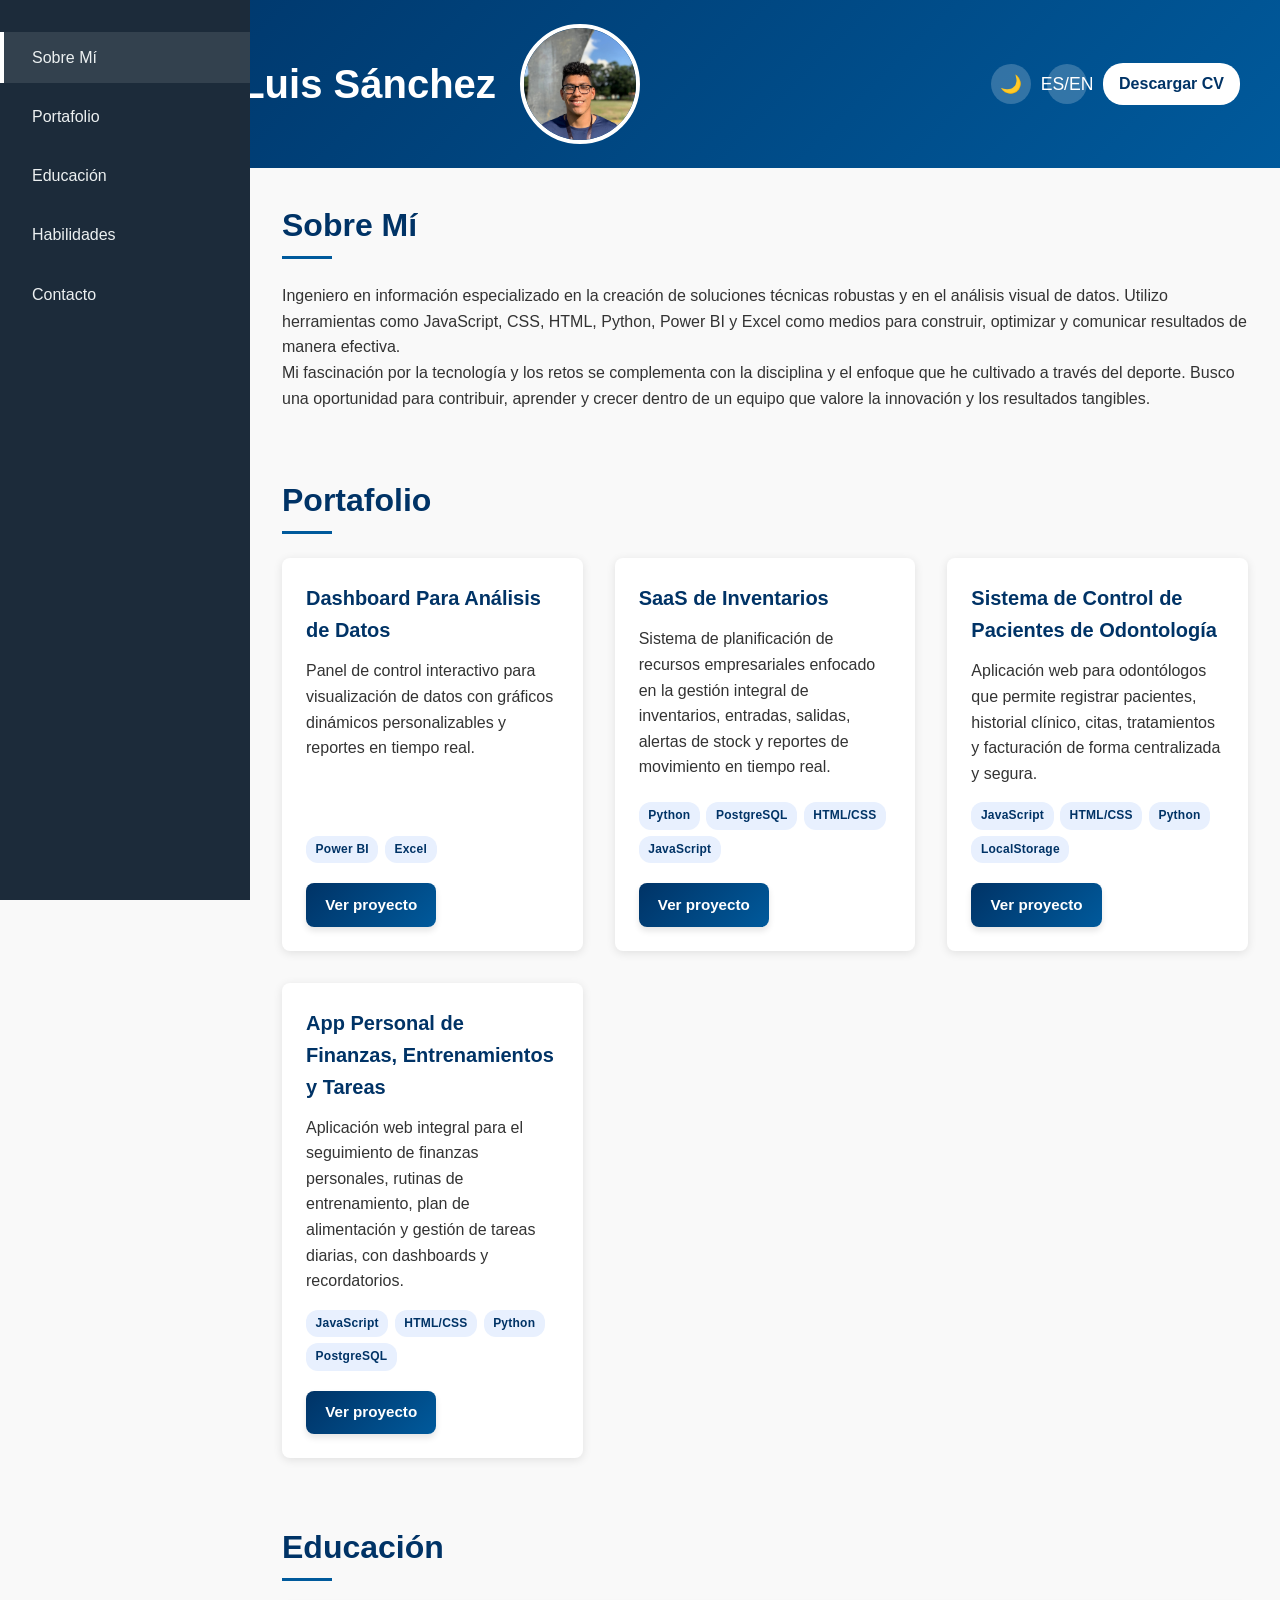
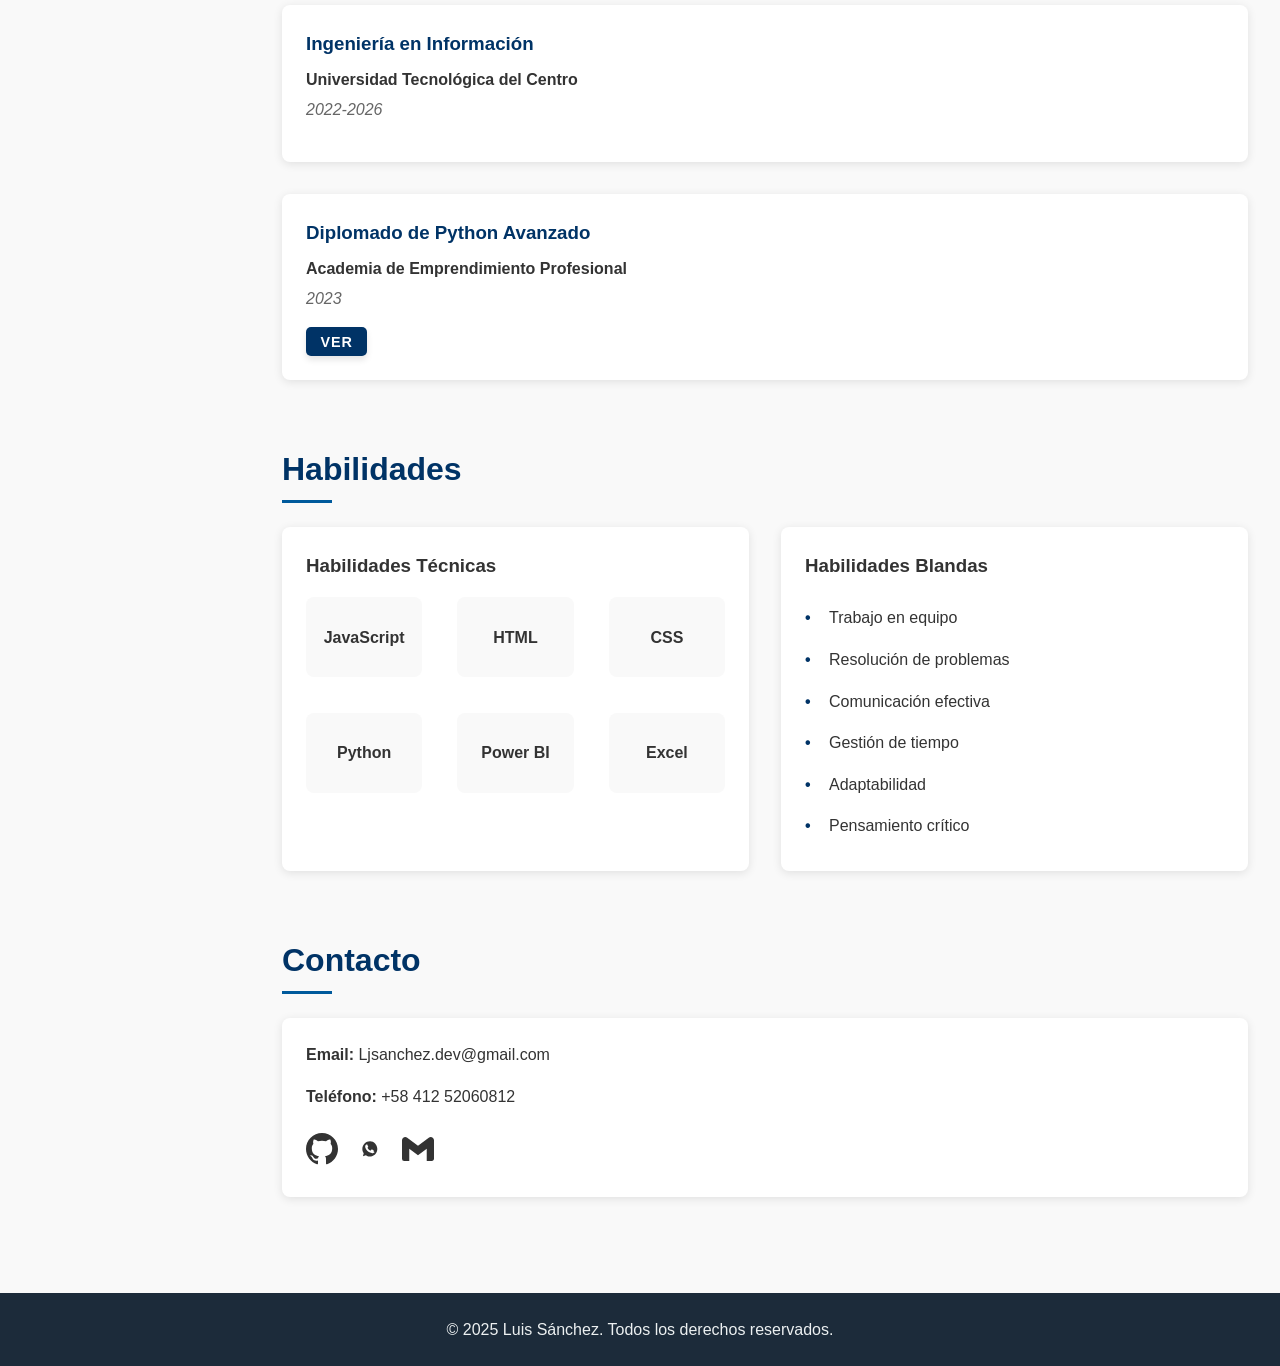
==== index.html @ 97e11650 "Primer commit: subiendo portafolio" ====
<!DOCTYPE html>
<html lang="es">
<head>
    <meta charset="UTF-8">
    <meta name="viewport" content="width=device-width, initial-scale=1.0">
    <meta name="description" content="Portafolio personal de Luis Sánchez - Ingeniero en Información especializado en desarrollo web y análisis de datos.">
    <title>Luis Sánchez | Portafolio Personal</title>
    <link rel="stylesheet" href="styles.css">
    <link rel="icon" type="image/x-icon" href="assets/images/profile.jpeg">
</head>
<body>
    <header class="header">
        <div class="header-content">
                 <div class="header-name-photo">
                <h1 class="main-title">Luis Sánchez</h1>
                <img src="assets/images/profile.jpeg" alt="Foto de perfil de Luis Sánchez" class="profile-img">
            </div>
            <div class="header-buttons">
                <button id="theme-toggle" class="btn-icon" aria-label="Cambiar tema">
                    <span class="theme-icon">🌙</span>
                </button>
                <button id="language-toggle" class="btn-icon" aria-label="Cambiar idioma">
                    <span class="language-icon">ES/EN</span>
                </button>
                <a href="assets/pdf/cv.pdf" download class="btn-cv" data-lang-key="downloadCV">Descargar CV</a>
            </div>
        </div>
    </header>

    <nav class="sidebar" aria-label="Navegación principal">
        <ul class="nav-list">
            <li><a href="#about" class="nav-link active" data-lang-key="aboutTitle">Sobre Mí</a></li>
            <li><a href="#portfolio" class="nav-link" data-lang-key="portfolioTitle">Portafolio</a></li>
            <li><a href="#education" class="nav-link" data-lang-key="educationTitle">Educación</a></li>
            <li><a href="#skills" class="nav-link" data-lang-key="skillsTitle">Habilidades</a></li>
            <li><a href="#contact" class="nav-link" data-lang-key="contactTitle">Contacto</a></li>
        </ul>
    </nav>

    <button class="menu-toggle" aria-label="Abrir menú">
        <span></span>
        <span></span>
        <span></span>
    </button>

    <main class="main-content">
        <!-- Sobre Mí -->
        <section id="about" class="section">
            <h2 class="section-title" data-lang-key="aboutTitle">Sobre Mí</h2>
            <div class="section-content">
                <p data-lang-key="aboutText1">Soy un ingeniero en información a punto de graduarse, especializado en la creación de soluciones técnicas robustas y en el análisis visual de datos. Utilizo herramientas como JavaScript, CSS, HTML, Python, Power BI y Excel como medios para construir, optimizar y comunicar resultados de manera efectiva.</p>
                <p data-lang-key="aboutText2">Mi fascinación por la tecnología y los retos se complementa con la disciplina y el enfoque que he cultivado a través del deporte. Busco una oportunidad para contribuir, aprender y crecer dentro de un equipo que valore la innovación y los resultados tangibles.</p>
            </div>
        </section>

        <!-- Portafolio -->
        <section id="portfolio" class="section">
            <h2 class="section-title" data-lang-key="portfolioTitle">Portafolio</h2>
            <div class="projects-grid">

                <!-- Proyecto 1: Dashboard -->
                <article class="project-card">
                    <h3 data-lang-key="project1Title">Dashboard Para Análisis de Datos</h3>
                    <p data-lang-key="project1Desc">Panel de control interactivo para visualización de datos con gráficos dinámicos personalizables y reportes en tiempo real.</p>
                    <div class="project-tech">
                        <span class="tech-tag">Power BI</span>
                        <span class="tech-tag">Excel</span>
                    </div>
                    <div class="project-links">
                         <a href="projects/dashboard.html" class="btn-project" data-lang-key="viewProjects">
                          Ver proyecto
                          </a>
                    </div>
                </article>

                <!-- Proyecto 2: Saas Inventarios -->
                <article class="project-card">
                    <h3 data-lang-key="project2Title">Saas de Inventarios</h3>
                    <p data-lang-key="project2Desc">Sistema de planificación de recursos empresariales enfocado en la gestión integral de inventarios, entradas, salidas, alertas de stock y reportes de movimiento en tiempo real.</p>
                    <div class="project-tech">
                        <span class="tech-tag">Python</span>
                        <span class="tech-tag">PostgreSQL</span>
                        <span class="tech-tag">HTML/CSS</span>
                        <span class="tech-tag">JavaScript</span>
                    </div>
                    <div class="project-links">
                        <a href="projects/erp.html" class="btn-project" data-lang-key="viewProjects">
                        Ver proyecto
                         </a>
                    </div>
                </article>

                <!-- Proyecto 3: Control de pacientes odontología -->
                <article class="project-card">
                    <h3 data-lang-key="project3Title">Sistema de Control de Pacientes de Odontología</h3>
                    <p data-lang-key="project3Desc">Aplicación web para odontólogos que permite registrar pacientes, historial clínico, citas, tratamientos y facturación de forma centralizada y segura.</p>
                    <div class="project-tech">
                        <span class="tech-tag">JavaScript</span>
                        <span class="tech-tag">HTML/CSS</span>
                        <span class="tech-tag">Python</span>
                        <span class="tech-tag">LocalStorage</span>
                    </div>
                    <div class="project-links">
                         <a href="projects/dental.html" class="btn-project" data-lang-key="viewProjects">
                          Ver proyecto
                         </a>
                    </div>
                </article>

                <!-- Proyecto 4: App personal finanzas / entrenamientos -->
                <article class="project-card">
                    <h3 data-lang-key="project4Title">App Personal de Finanzas, Entrenamientos y Tareas</h3>
                    <p data-lang-key="project4Desc">Aplicación web integral para el seguimiento de finanzas personales, rutinas de entrenamiento, plan de alimentación y gestión de tareas diarias, con dashboards y recordatorios.</p>
                    <div class="project-tech">
                        <span class="tech-tag">JavaScript</span>
                        <span class="tech-tag">HTML/CSS</span>
                        <span class="tech-tag">Python</span>
                        <span class="tech-tag">PostgreSQL</span>
                    </div>
                    <div class="project-links">
                         <a href="projects/personal.html" class="btn-project" data-lang-key="viewProjects">
                           Ver proyecto
                         </a>
                    </div>
                </article>

            </div>
        </section>

        <!-- Educación -->
        <section id="education" class="section">
            <h2 class="section-title" data-lang-key="educationTitle">Educación</h2>
            <div class="education-list">
                <div class="education-item">
                    <h3 data-lang-key="eduItem1Title">Ingeniería en Información</h3>
                    <p class="institution">Universidad Tecnológica del Centro</p>
                    <p class="dates">2022-2026</p>
                  <!--  <p data-lang-key="eduItem1Desc">Estudiante de penúltimo trimestre del programa.</p> -->
                </div>
                <div class="education-item">
                    <h3 data-lang-key="eduItem2Title">Diplomado de Python Avanzado</h3>
                    <p class="institution">Academia de Emprendimiento Profesional</p>
                    <p class="dates">2023</p>
                  <!--  <p data-lang-key="eduItem2Desc">Enfoque en algoritmos de aprendizaje automático y procesamiento de lenguaje natural.</p> -->
                    <button class="btn-ver-pdf"
                            data-pdf-src="assets/pdf/diplomado_python.pdf"
                            data-lang-key="viewButton">Ver</button>
                </div>
            </div>
        </section>

        <!-- Habilidades -->
        <section id="skills" class="section">
            <h2 class="section-title" data-lang-key="skillsTitle">Habilidades</h2>
            <div class="skills-container">
                <div class="technical-skills">
                    <h3 data-lang-key="techSkillsTitle">Habilidades Técnicas</h3>
                    <div class="skills-grid">
                        <div class="skill-item" data-tooltip="React"><span>JavaScript</span></div>
                        <div class="skill-item" ><span>HTML</span></div>
                        <div class="skill-item" data-tooltip="TailwindCSS"><span>CSS</span></div>
                        <div class="skill-item" data-tooltip="FastAPI"><span>Python</span></div>
                        <div class="skill-item" data-tooltip="Intermedio"><span>Power BI</span></div>
                        <div class="skill-item" data-tooltip="Intermedio"><span>Excel</span></div>
                    </div>
                </div>
                <div class="soft-skills">
                    <h3 data-lang-key="softSkillsTitle">Habilidades Blandas</h3>
                    <ul class="soft-skills-list">
                        <li data-lang-key="softSkill1">Trabajo en equipo</li>
                        <li data-lang-key="softSkill2">Resolución de problemas</li>
                        <li data-lang-key="softSkill3">Comunicación efectiva</li>
                        <li data-lang-key="softSkill4">Gestión de tiempo</li>
                        <li data-lang-key="softSkill5">Adaptabilidad</li>
                        <li data-lang-key="softSkill6">Pensamiento crítico</li>
                    </ul>
                </div>
            </div>
        </section>

        <!-- Contacto -->
        <section id="contact" class="section">
            <h2 class="section-title" data-lang-key="contactTitle">Contacto</h2>
            <div class="contact-content">
                <div class="contact-info">
                    <p><strong data-lang-key="emailTitle">Email:</strong> Ljsanchez.dev@gmail.com</p>
                    <p><strong data-lang-key="phoneTitle">Teléfono:</strong> +58 412 52060812</p>
                </div>
                <div class="social-links">
                    <a href="https://github.com/TU_USUARIO" target="_blank" rel="noopener noreferrer" aria-label="GitHub">
                        <svg xmlns="http://www.w3.org/2000/svg" width="24" height="24" viewBox="0 0 24 24" fill="currentColor"><path d="M12 0c-6.626 0-12 5.373-12 12 0 5.302 3.438 9.8 8.207 11.387.599.111.793-.261.793-.577v-2.234c-3.338.726-4.033-1.416-4.033-1.416-.546-1.387-1.333-1.756-1.333-1.756-1.089-.745.083-.729.083-.729 1.205.084 1.839 1.237 1.839 1.237 1.07 1.834 2.807 1.304 3.492.997.107-.775.418-1.305.762-1.604-2.665-.305-5.467-1.334-5.467-5.931 0-1.311.469-2.381 1.236-3.221-.124-.303-.535-1.524.117-3.176 0 0 1.008-.322 3.301 1.23.957-.266 1.983-.399 3.003-.404 1.02.005 2.047.138 3.006.404 2.291-1.552 3.297-1.23 3.297-1.23.653 1.653.242 2.874.118 3.176.77.84 1.235 1.911 1.235 3.221 0 4.609-2.807 5.624-5.479 5.921.43.372.823 1.102.823 2.222v3.293c0 .319.192.694.801.576 4.765-1.589 8.199-6.086 8.199-11.386 0-6.627-5.373-12-12-12z"/></svg>
                    </a>
                    <a href="https://wa.me/584125060812" target="_blank" rel="noopener noreferrer" aria-label="WhatsApp">
                        <svg xmlns="http://www.w3.org/2000/svg" width="24" height="24" viewBox="0 0 24 24" fill="currentColor"><path d="M12.031 6.172c-3.181 0-5.767 2.586-5.768 5.766-.001 1.298.38 2.27 1.019 3.287l-.582 2.128 2.182-.573c.978.58 1.711.927 2.837.929 3.179 0 5.767-2.587 5.768-5.766.001-3.187-2.575-5.77-5.456-5.771zm3.392 8.163c-.156.442-.877.828-1.239.877-.323.044-.72.083-2.158-.513-1.734-.72-2.859-2.482-2.944-2.595-.084-.112-.704-.937-.704-1.785 0-.847.442-1.266.601-1.431.156-.164.338-.205.452-.205s.227 0 .324.004c.097.004.227-.037.356.273.131.312.449 1.096.489 1.178.04.082.065.176.015.275-.049.098-.075.158-.153.252-.078.093-.166.204-.233.285-.075.088-.154.185-.064.341.088.156.393.654.843 1.055.578.514 1.066.671 1.222.753.156.082.247.07.34-.035.093-.105.399-.464.505-.623.107-.159.213-.131.356-.078.143.053.906.427 1.063.505.156.078.261.117.299.182.038.064.038.375-.118.817z"/></svg>
                    </a>
                    <a href="mailto:Ljsanchez.dev@gmail.com" aria-label="Enviar correo a Luis" title="Ljsanchez.dev@gmail.com">
                        <svg xmlns="http://www.w3.org/2000/svg" width="24" height="24" viewBox="0 0 24 24" fill="currentColor">
                            <path d="M24 5.457v13.909c0 .904-.732 1.636-1.636 1.636h-3.819V11.73L12 16.64l-6.545-4.91v9.272H1.636A1.636 1.636 0 0 1 0 19.366V5.457c0-2.023 2.309-3.178 3.927-1.964L5.455 4.64 12 9.548l6.545-4.91 1.528-1.145C21.69 2.28 24 3.434 24 5.457z"/>
                        </svg>
                    </a>
                </div>
            </div>
        </section>
    </main>

    <footer class="footer">
        <p data-lang-key="footerText">&copy; 2025 Luis Sánchez. Todos los derechos reservados.</p>
    </footer>

    <!-- Modal PDF -->
    <div id="pdf-modal" class="modal" role="dialog" aria-modal="true" aria-label="Visor de PDF">
        <div class="modal-content">
            <button class="close-btn" aria-label="Cerrar">&times;</button>
            <iframe id="pdf-viewer" src="" title="Documento PDF"></iframe>
        </div>
    </div>

    <!-- Visor de imagen a pantalla completa -->
    <dialog class="image-dialog" id="image-dialog" aria-label="Vista de imagen">
        <img alt="Vista del proyecto" src="">
    </dialog>

    <script src="script.js"></script>
</body>
</html>
---- styles.css ----
/* ===========================
   Variables
=========================== */
:root {
    --primary-color: #003366;
    --secondary-color: #005a9c;
    --text-color: #333;
    --bg-color: #f9f9f9;
    --sidebar-bg: #1c2b3a;
    --sidebar-text: #ecf0f1;
    --card-bg: #fff;
    --shadow: 0 2px 10px rgba(0, 0, 0, 0.1);
    --transition: all 0.3s ease;
    --tech-bg: #e8f0fe;
    --tech-color: #003366;
}

[data-theme="dark"] {
    --primary-color: #4a90e2;
    --secondary-color: #2b78e4;
    --text-color: #f9f9f9;
    --bg-color: #1a1a1a;
    --card-bg: #282828;
    --sidebar-bg: #0d1a26;
    --shadow: 0 2px 10px rgba(0, 0, 0, 0.5);
    --tech-bg: #1e3a5f;
    --tech-color: #8ab4f8;
}

/* ===========================
   Base
=========================== */
* {
    margin: 0;
    padding: 0;
    box-sizing: border-box;
}

html {
    scroll-behavior: smooth;
}

body {
    font-family: 'Segoe UI', Tahoma, Geneva, Verdana, sans-serif;
    line-height: 1.6;
    color: var(--text-color);
    background-color: var(--bg-color);
    transition: background-color 0.3s ease, color 0.3s ease;
}

.main-content {
    margin-left: 250px;
    padding: 2rem;
    transition: margin-left 0.3s ease;
}

@media (max-width: 900px) {
    .main-content {
        margin-left: 0;
    }
}

/* ===========================
   Secciones – scroll-margin corregido
   Evita que el título quede oculto o salte incorrectamente
=========================== */
.section {
    margin-bottom: 4rem;
    scroll-margin-top: 1.5rem; /* Valor preciso para anclaje limpio */
}

.section-title {
    font-size: 2rem;
    margin-bottom: 1.5rem;
    color: var(--primary-color);
    position: relative;
    padding-bottom: 0.5rem;
}

.section-title::after {
    content: '';
    position: absolute;
    bottom: 0;
    left: 0;
    width: 50px;
    height: 3px;
    background-color: var(--secondary-color);
}

/* ===========================
   Header
=========================== */
.header {
    background: linear-gradient(135deg, var(--primary-color), var(--secondary-color));
    color: white;
    padding: 1.5rem 2rem;
    position: relative;
}

.header-content {
    display: flex;
    justify-content: space-between;
    align-items: center;
    max-width: 1200px;
    margin: 0 auto;
}

.header .welcome-text {
    font-size: 1rem;
    opacity: 0.9;
    flex: 1;
}

.header .header-name-photo {
    display: flex;
    align-items: center;
    gap: 1.5rem;
    flex: 2;
    justify-content: center;
}

.header .main-title {
    font-size: 2.5rem;
    margin: 0;
}

.header .profile-img {
    width: 120px;
    height: 120px;
    border-radius: 50%;
    object-fit: cover;
    border: 4px solid white;
}

.header-buttons {
    display: flex;
    align-items: center;
    gap: 1rem;
    flex: 1;
    justify-content: flex-end;
}

.header .btn-icon {
    background: rgba(255, 255, 255, 0.2);
    border: none;
    border-radius: 50%;
    width: 40px;
    height: 40px;
    cursor: pointer;
    display: flex;
    justify-content: center;
    align-items: center;
    transition: all 0.3s ease;
    color: white;
    font-size: 1.1rem;
}

.header .btn-icon:hover {
    background: rgba(255, 255, 255, 0.3);
}

.header .btn-cv {
    background: white;
    color: var(--primary-color);
    padding: 0.5rem 1rem;
    border-radius: 20px;
    text-decoration: none;
    font-weight: bold;
    transition: all 0.3s ease;
}

.header .btn-cv:hover {
    transform: translateY(-2px);
    box-shadow: 0 4px 8px rgba(0, 0, 0, 0.2);
}

/* ===========================
   Sidebar
=========================== */
.sidebar {
    position: fixed;
    left: 0;
    top: 0;
    height: 100vh;
    width: 250px;
    background-color: var(--sidebar-bg);
    color: var(--sidebar-text);
    padding: 2rem 0;
    z-index: 100;
    transition: transform 0.3s ease;
    overflow-y: auto;
}

.sidebar .nav-list {
    list-style: none;
    padding: 0;
}

.sidebar .nav-list li {
    margin-bottom: 0.5rem;
}

.sidebar .nav-link {
    display: block;
    color: var(--sidebar-text);
    text-decoration: none;
    padding: 0.8rem 2rem;
    transition: all 0.3s ease;
    position: relative;
}

.sidebar .nav-link:hover,
.sidebar .nav-link.active {
    background-color: rgba(255, 255, 255, 0.1);
}

.sidebar .nav-link:hover::before,
.sidebar .nav-link.active::before {
    content: '';
    position: absolute;
    left: 0;
    top: 0;
    height: 100%;
    width: 4px;
    background-color: white;
}

.menu-toggle {
    display: none;
    position: fixed;
    top: 1rem;
    left: 1rem;
    z-index: 1000;
    background: var(--primary-color);
    border: none;
    border-radius: 4px;
    width: 40px;
    height: 40px;
    flex-direction: column;
    justify-content: center;
    align-items: center;
    cursor: pointer;
}

.menu-toggle span {
    display: block;
    width: 24px;
    height: 2px;
    background: white;
    margin: 2px 0;
    transition: all 0.3s ease;
}

/* ===========================
   Proyectos
=========================== */
.projects-grid {
    display: grid;
    grid-template-columns: repeat(auto-fill, minmax(300px, 1fr));
    gap: 2rem;
}

.project-card {
    background-color: var(--card-bg);
    border-radius: 8px;
    box-shadow: var(--shadow);
    padding: 1.5rem;
    transition: all 0.3s ease;
    display: flex;
    flex-direction: column;
}

.project-card:hover {
    transform: translateY(-5px);
    box-shadow: 0 5px 15px rgba(0, 0, 0, 0.2);
}

.project-card h3 {
    color: var(--primary-color);
    margin-bottom: 0.75rem;
    font-size: 1.25rem;
}

.project-card > p {
    margin-bottom: 1rem;
    flex-grow: 1;
}

/* Etiquetas de tecnologías */
.project-tech {
    display: flex;
    flex-wrap: wrap;
    gap: 0.4rem;
    margin-bottom: 1.25rem;
}

.tech-tag {
    background-color: var(--tech-bg);
    color: var(--tech-color);
    font-size: 0.75rem;
    font-weight: 600;
    padding: 0.25rem 0.6rem;
    border-radius: 12px;
    letter-spacing: 0.02em;
}

.project-links {
    display: flex;
    gap: 1rem;
    margin-top: auto;
}

.btn-toggle-gallery {
    background-color: var(--primary-color);
    color: white;
    border: none;
    padding: 0.5rem 1rem;
    border-radius: 6px;
    cursor: pointer;
    font-weight: 600;
    font-size: 0.9rem;
    transition: all 0.3s ease;
}

.btn-toggle-gallery:hover {
    background-color: var(--secondary-color);
    transform: translateY(-1px);
}

.btn-toggle-gallery[aria-expanded="true"] {
    background-color: #666;
}

.btn-project {
    display: inline-block;
    background: linear-gradient(135deg, var(--primary-color), var(--secondary-color));
    color: white;
    text-decoration: none;
    padding: 0.6rem 1.2rem;
    border-radius: 8px;
    font-weight: 600;
    font-size: 0.95rem;
    transition: all 0.3s ease;
    box-shadow: 0 4px 6px rgba(0, 0, 0, 0.1);
    text-align: center;
}

.btn-project:hover {
    transform: translateY(-2px);
    box-shadow: 0 6px 12px rgba(0, 0, 0, 0.15);
    background: linear-gradient(135deg, var(--secondary-color), var(--primary-color));
    color: white;
}

/* ===========================
   Educación
=========================== */
.education-list {
    display: flex;
    flex-direction: column;
    gap: 2rem;
}

.education-item {
    background-color: var(--card-bg);
    border-radius: 8px;
    box-shadow: var(--shadow);
    padding: 1.5rem;
    transition: all 0.3s ease;
}

.education-item h3 {
    color: var(--primary-color);
    margin-bottom: 0.5rem;
}

.education-item .institution {
    font-weight: bold;
    margin-bottom: 0.25rem;
}

.education-item .dates {
    font-style: italic;
    color: #666;
    margin-bottom: 1rem;
}

[data-theme="dark"] .education-item .dates {
    color: #aaa;
}

.btn-ver-pdf {
    background-color: var(--primary-color);
    color: white;
    border: none;
    padding: 0.4rem 0.9rem;
    border-radius: 5px;
    cursor: pointer;
    font-weight: bold;
    font-size: 0.9rem;
    transition: all 0.3s ease;
    text-transform: uppercase;
    letter-spacing: 1px;
    box-shadow: 0 4px 6px rgba(0, 0, 0, 0.1);
}

.btn-ver-pdf:hover {
    background-color: var(--secondary-color);
    transform: translateY(-2px);
    box-shadow: 0 6px 10px rgba(0, 0, 0, 0.15);
}

/* ===========================
   Habilidades
=========================== */
.skills-container {
    display: grid;
    grid-template-columns: 1fr 1fr;
    gap: 2rem;
}

@media (max-width: 768px) {
    .skills-container {
        grid-template-columns: 1fr;
    }
}

.technical-skills,
.soft-skills {
    background-color: var(--card-bg);
    border-radius: 8px;
    box-shadow: var(--shadow);
    padding: 1.5rem;
    transition: all 0.3s ease;
}

.skills-grid {
    display: grid;
    grid-template-columns: repeat(auto-fill, minmax(80px, 1fr));
    gap: 2.2rem;
    margin-top: 1rem;
}

.skill-item {
    display: flex;
    justify-content: center;
    align-items: center;
    height: 80px;
    background-color: var(--bg-color);
    border-radius: 8px;
    font-weight: bold;
    cursor: pointer;
    transition: all 0.3s ease;
    position: relative;
}

.skill-item:hover {
    transform: scale(1.05);
    box-shadow: 0 4px 8px rgba(0, 0, 0, 0.1);
}

.skill-item:hover::after {
    content: attr(data-tooltip);
    position: absolute;
    bottom: -30px;
    left: 50%;
    transform: translateX(-50%);
    background: #333;
    color: white;
    padding: 4px 8px;
    border-radius: 4px;
    font-size: 0.8rem;
    white-space: nowrap;
    z-index: 5;
}

.soft-skills-list {
    list-style: none;
    margin-top: 1rem;
}

.soft-skills-list li {
    padding: 0.5rem 0;
    position: relative;
    padding-left: 1.5rem;
}

.soft-skills-list li::before {
    content: '•';
    color: var(--primary-color);
    font-weight: bold;
    position: absolute;
    left: 0;
}

/* ===========================
   Contacto
=========================== */
.contact-content {
    background-color: var(--card-bg);
    border-radius: 8px;
    box-shadow: var(--shadow);
    padding: 1.5rem;
    transition: all 0.3s ease;
}

.contact-content p {
    margin-bottom: 1rem;
}

.contact-info {
    margin-bottom: 1.5rem;
}

.social-links {
    display: flex;
    gap: 1rem;
}

.social-links a {
    display: inline-block;
    transition: all 0.3s ease;
    color: var(--text-color);
}

.social-links a:hover {
    transform: translateY(-3px);
}

.social-links svg {
    width: 32px;
    height: 32px;
}

/* ===========================
   Footer
=========================== */
.footer {
    background-color: var(--sidebar-bg);
    color: var(--sidebar-text);
    text-align: center;
    padding: 1.5rem;
    margin-left: 0;
    transition: margin-left 0.3s ease;
}

@media (max-width: 900px) {
    .footer {
        margin-left: 0;
    }
}

/* ===========================
   Responsive sidebar / menú
=========================== */
@media (max-width: 900px) {
    .header {
        padding: 1rem;
    }

    .header-content {
        flex-direction: column;
        gap: 1rem;
    }

    .header .welcome-text,
    .header .header-name-photo,
    .header-buttons {
        flex: none;
        width: 100%;
        text-align: center;
    }

    .header-buttons {
        justify-content: center;
    }

    .sidebar {
        transform: translateX(-100%);
    }

    .sidebar.open {
        transform: translateX(0);
    }

    .menu-toggle {
        display: flex;
    }

    .menu-toggle.open span:nth-child(1) {
        transform: rotate(45deg) translate(5px, 5px);
    }

    .menu-toggle.open span:nth-child(2) {
        opacity: 0;
    }

    .menu-toggle.open span:nth-child(3) {
        transform: rotate(-45deg) translate(7px, -6px);
    }
}

@media (max-width: 600px) {
    .main-content {
        padding: 1rem;
    }

    .projects-grid {
        grid-template-columns: 1fr;
    }

    .section-title {
        font-size: 1.75rem;
    }

    .header .main-title {
        font-size: 1.8rem;
    }

    .header .profile-img {
        width: 90px;
        height: 90px;
    }
}

/* ===========================
   Modal PDF
=========================== */
.modal {
    display: none;
    position: fixed;
    z-index: 1000;
    left: 0;
    top: 0;
    width: 100%;
    height: 100%;
    overflow: auto;
    background-color: rgba(0, 0, 0, 0.8);
    backdrop-filter: blur(5px);
    -webkit-backdrop-filter: blur(5px);
}

.modal-content {
    background-color: var(--bg-color);
    margin: 5% auto;
    padding: 20px;
    border: 1px solid #888;
    width: 90%;
    max-width: 900px;
    height: 85%;
    position: relative;
    box-shadow: 0 5px 15px rgba(0, 0, 0, 0.5);
    border-radius: 8px;
}

.close-btn {
    color: #aaa;
    float: right;
    font-size: 28px;
    font-weight: bold;
    cursor: pointer;
    position: absolute;
    top: 10px;
    right: 20px;
    z-index: 10;
    background: none;
    border: none;
    line-height: 1;
}

.close-btn:hover,
.close-btn:focus {
    color: var(--primary-color);
    text-decoration: none;
}

#pdf-viewer {
    width: 100%;
    height: 100%;
    border: none;
}

/* ===========================
   Galería inline en proyecto
=========================== */
.project-gallery {
    display: grid;
    grid-template-columns: repeat(auto-fill, minmax(160px, 1fr));
    gap: 0.75rem;
    margin-top: 1rem;
    max-height: 0;
    opacity: 0;
    overflow: hidden;
    transition: max-height 0.45s ease, opacity 0.3s ease;
}

.project-gallery.open {
    max-height: 1200px;
    opacity: 1;
}

.project-gallery img {
    width: 100%;
    height: 130px;
    object-fit: cover;
    border-radius: 8px;
    box-shadow: var(--shadow);
    cursor: pointer;
    transition: transform 0.2s ease, box-shadow 0.2s ease;
}

.project-gallery img:hover {
    transform: scale(1.03);
    box-shadow: 0 8px 24px rgba(0, 0, 0, 0.18);
}

/* Visor a pantalla completa (dialog) */
.image-dialog::backdrop {
    background: rgba(0, 0, 0, 0.8);
}

.image-dialog {
    border: none;
    padding: 0;
    background: transparent;
    max-width: 95vw;
}

.image-dialog img {
    max-width: 90vw;
    max-height: 85vh;
    display: block;
    margin: 0 auto;
    border-radius: 10px;
    box-shadow: 0 10px 40px rgba(0, 0, 0, 0.5);
}
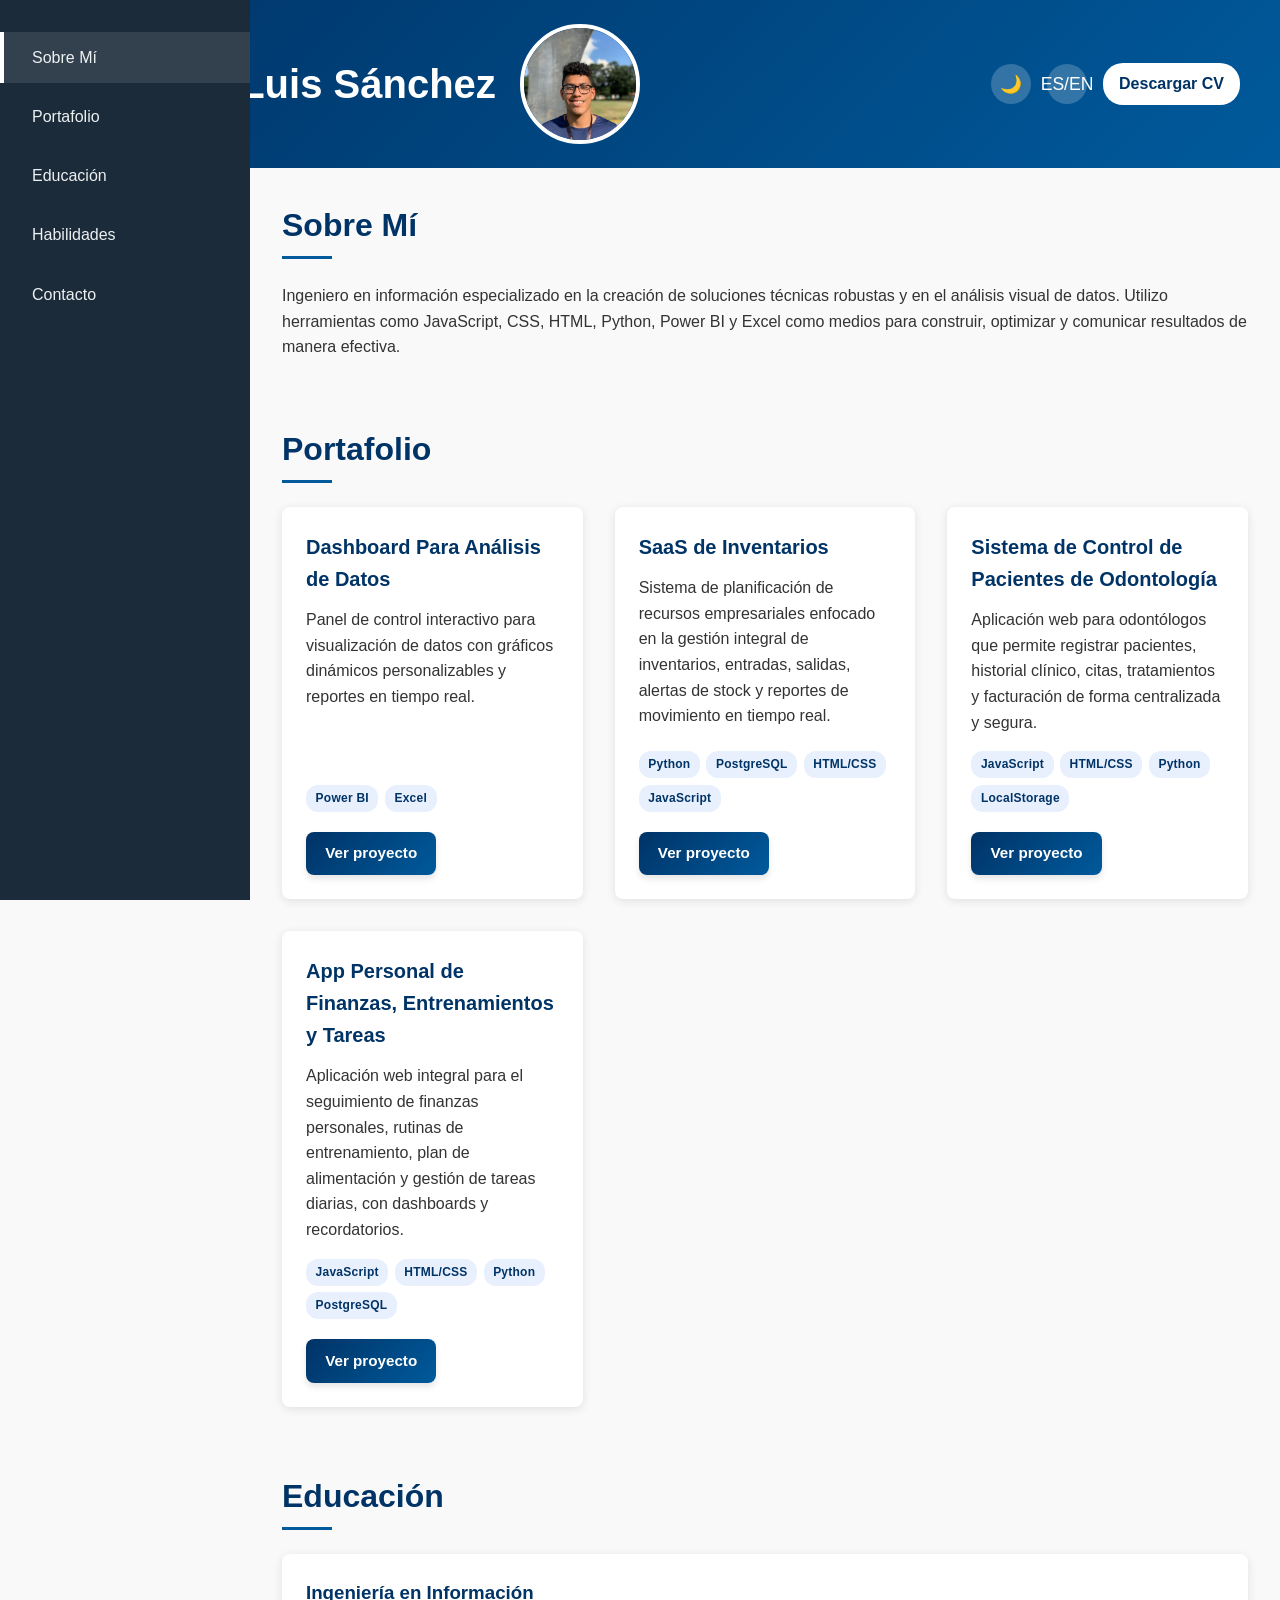
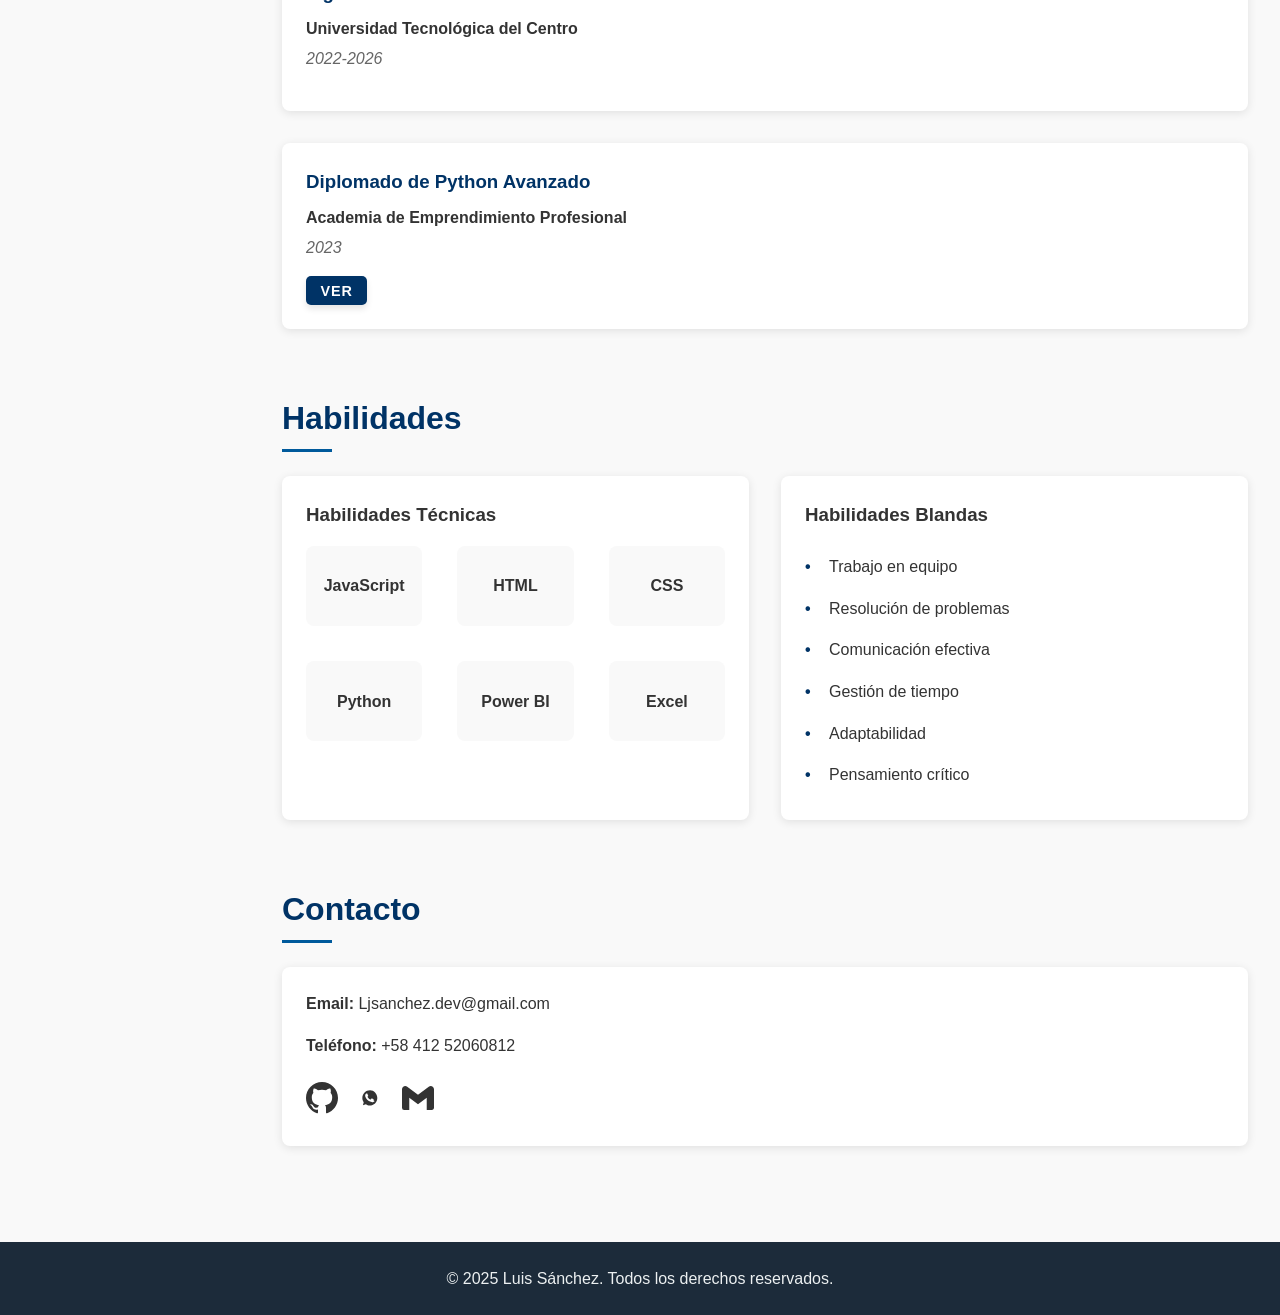
==== commit 7a8ed4a2: "Actualización: Quité un párrafo del about me" ====
--- a/index.html
+++ b/index.html
@@ -49,7 +49,6 @@
             <h2 class="section-title" data-lang-key="aboutTitle">Sobre Mí</h2>
             <div class="section-content">
                 <p data-lang-key="aboutText1">Soy un ingeniero en información a punto de graduarse, especializado en la creación de soluciones técnicas robustas y en el análisis visual de datos. Utilizo herramientas como JavaScript, CSS, HTML, Python, Power BI y Excel como medios para construir, optimizar y comunicar resultados de manera efectiva.</p>
-                <p data-lang-key="aboutText2">Mi fascinación por la tecnología y los retos se complementa con la disciplina y el enfoque que he cultivado a través del deporte. Busco una oportunidad para contribuir, aprender y crecer dentro de un equipo que valore la innovación y los resultados tangibles.</p>
             </div>
         </section>
 
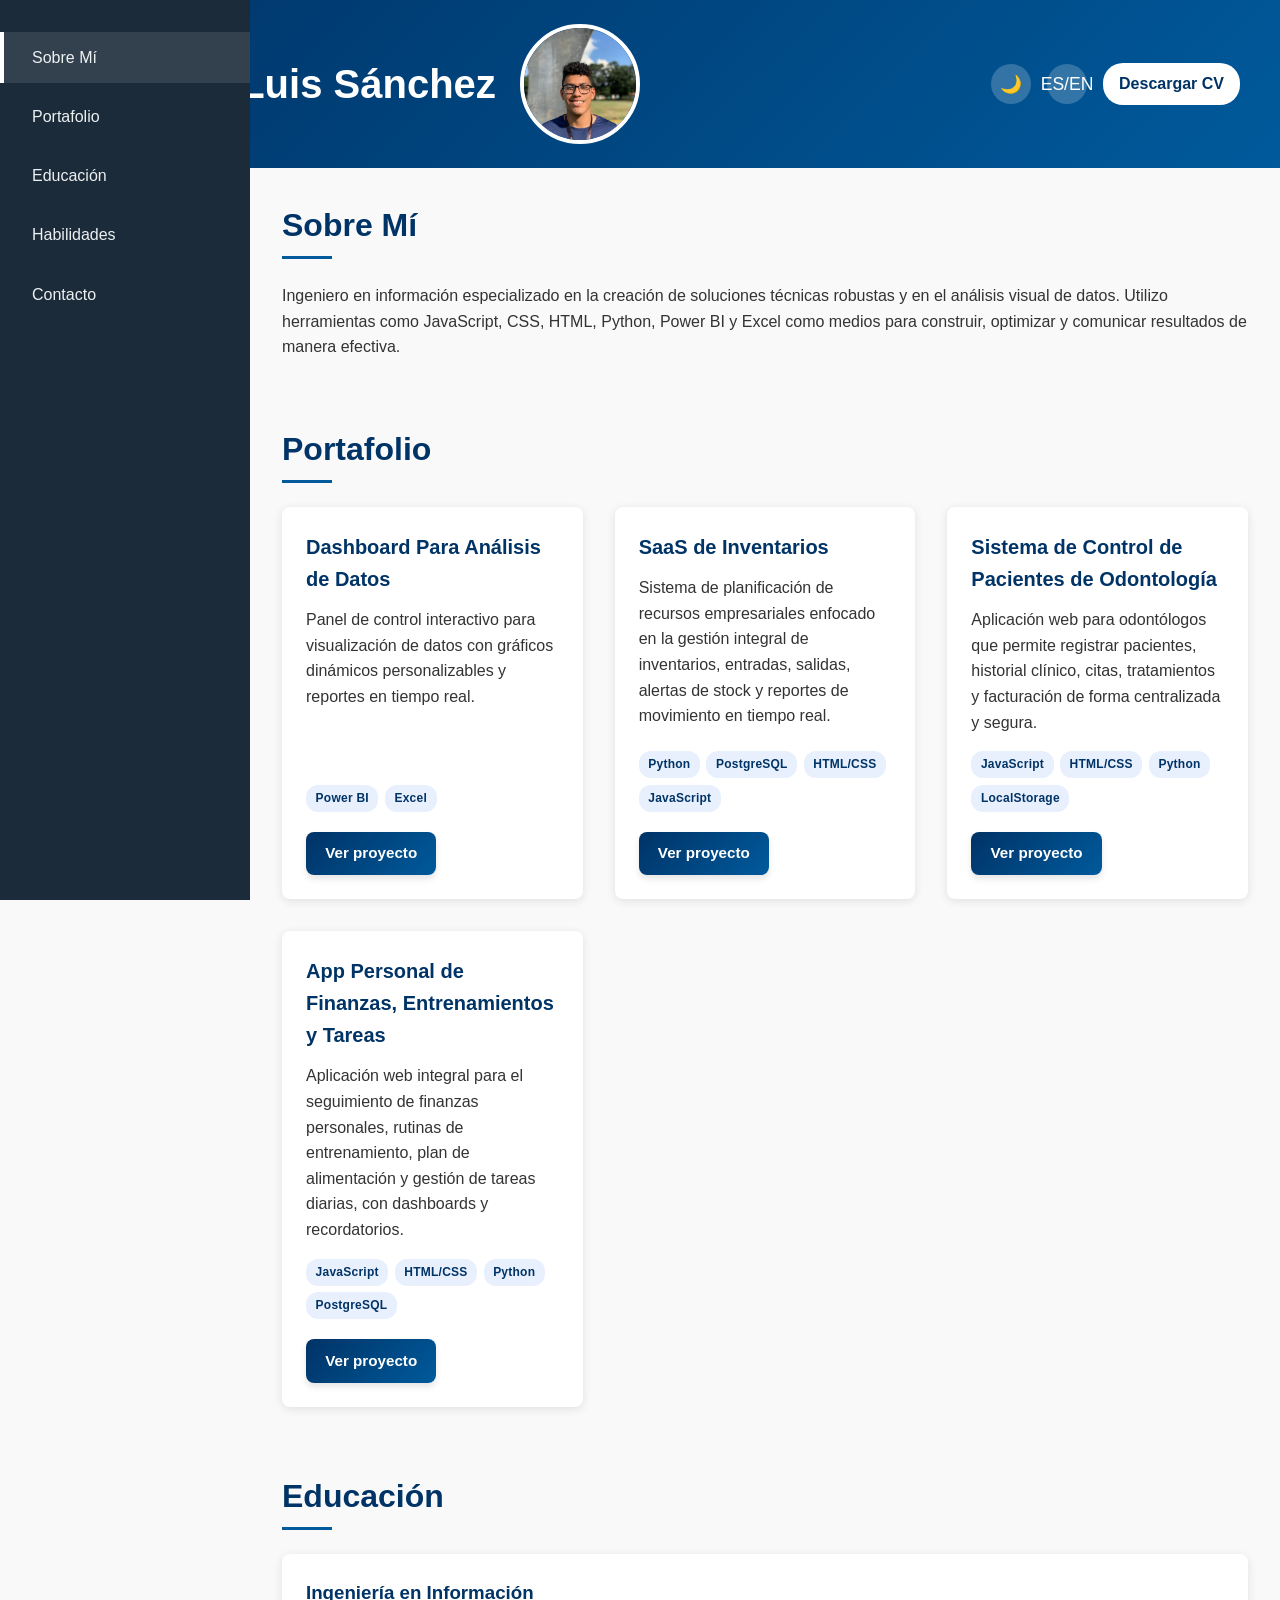
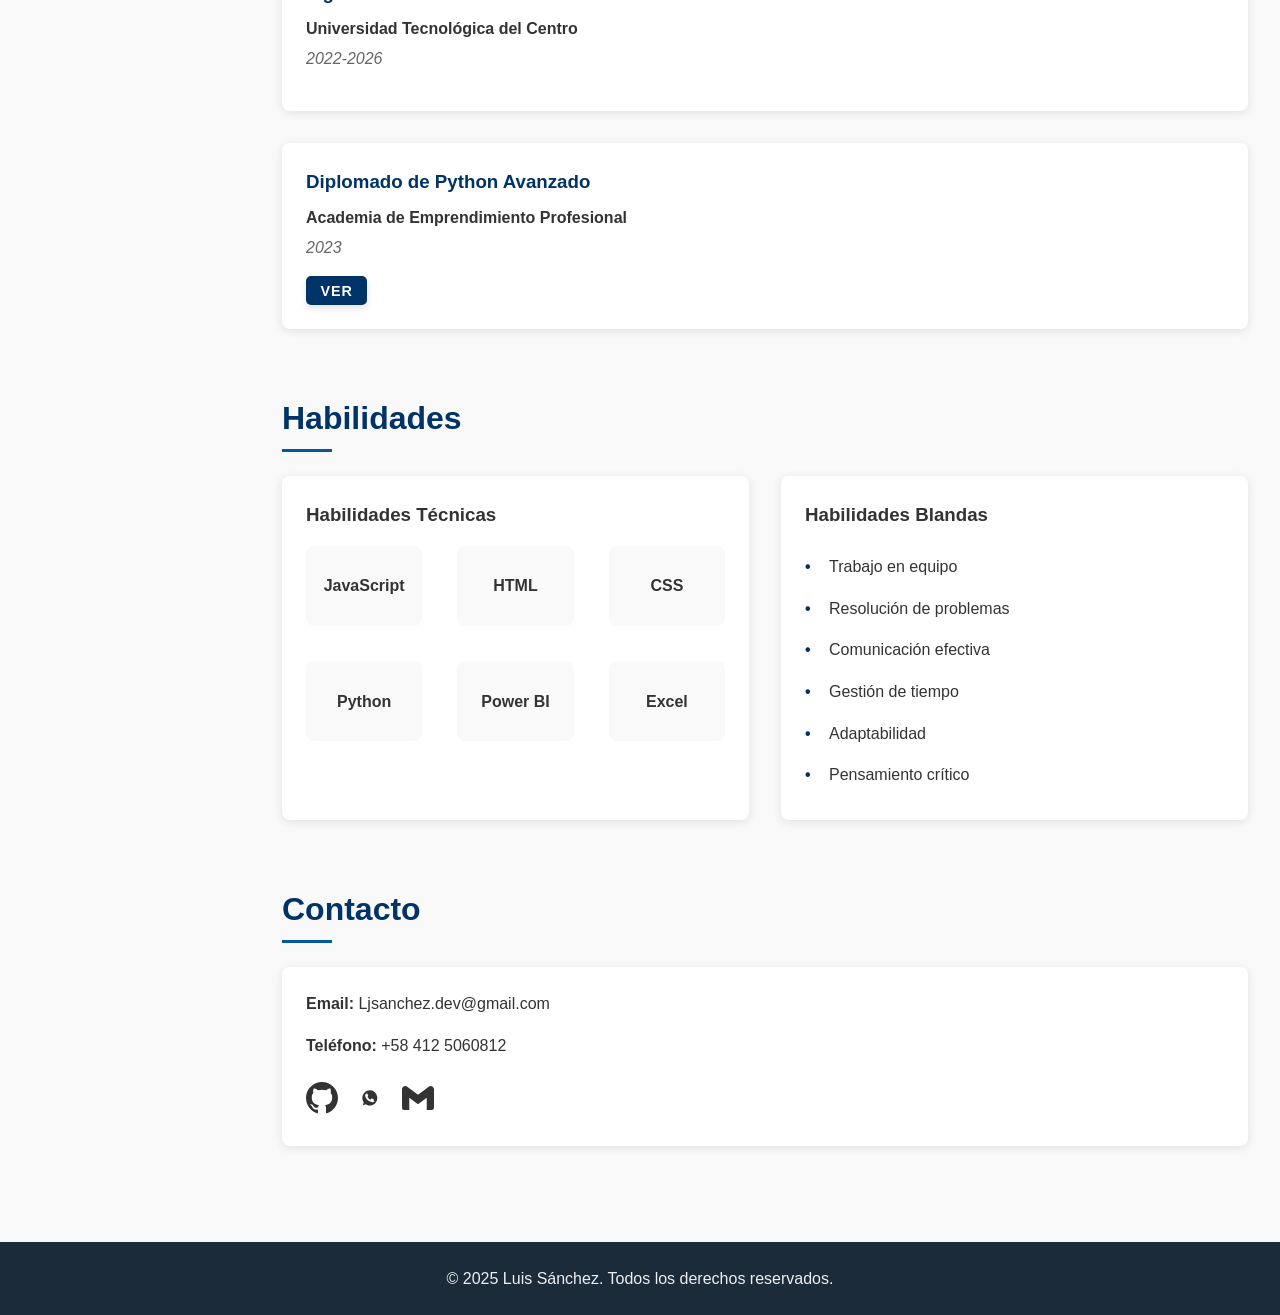
==== commit fc6a076b: "Corrección de bugs" ====
--- a/index.html
+++ b/index.html
@@ -1,17 +1,20 @@
 <!DOCTYPE html>
 <html lang="es">
+
 <head>
     <meta charset="UTF-8">
     <meta name="viewport" content="width=device-width, initial-scale=1.0">
-    <meta name="description" content="Portafolio personal de Luis Sánchez - Ingeniero en Información especializado en desarrollo web y análisis de datos.">
+    <meta name="description"
+        content="Portafolio personal de Luis Sánchez - Ingeniero en Información especializado en desarrollo web y análisis de datos.">
     <title>Luis Sánchez | Portafolio Personal</title>
     <link rel="stylesheet" href="styles.css">
     <link rel="icon" type="image/x-icon" href="assets/images/profile.jpeg">
 </head>
+
 <body>
     <header class="header">
         <div class="header-content">
-                 <div class="header-name-photo">
+            <div class="header-name-photo">
                 <h1 class="main-title">Luis Sánchez</h1>
                 <img src="assets/images/profile.jpeg" alt="Foto de perfil de Luis Sánchez" class="profile-img">
             </div>
@@ -48,7 +51,10 @@
         <section id="about" class="section">
             <h2 class="section-title" data-lang-key="aboutTitle">Sobre Mí</h2>
             <div class="section-content">
-                <p data-lang-key="aboutText1">Soy un ingeniero en información a punto de graduarse, especializado en la creación de soluciones técnicas robustas y en el análisis visual de datos. Utilizo herramientas como JavaScript, CSS, HTML, Python, Power BI y Excel como medios para construir, optimizar y comunicar resultados de manera efectiva.</p>
+                <p data-lang-key="aboutText1">Soy un ingeniero en información a punto de graduarse, especializado en la
+                    creación de soluciones técnicas robustas y en el análisis visual de datos. Utilizo herramientas como
+                    JavaScript, CSS, HTML, Python, Power BI y Excel como medios para construir, optimizar y comunicar
+                    resultados de manera efectiva.</p>
             </div>
         </section>
 
@@ -60,22 +66,25 @@
                 <!-- Proyecto 1: Dashboard -->
                 <article class="project-card">
                     <h3 data-lang-key="project1Title">Dashboard Para Análisis de Datos</h3>
-                    <p data-lang-key="project1Desc">Panel de control interactivo para visualización de datos con gráficos dinámicos personalizables y reportes en tiempo real.</p>
+                    <p data-lang-key="project1Desc">Panel de control interactivo para visualización de datos con
+                        gráficos dinámicos personalizables y reportes en tiempo real.</p>
                     <div class="project-tech">
                         <span class="tech-tag">Power BI</span>
                         <span class="tech-tag">Excel</span>
                     </div>
                     <div class="project-links">
-                         <a href="projects/dashboard.html" class="btn-project" data-lang-key="viewProjects">
-                          Ver proyecto
-                          </a>
+                        <a href="projects/dashboard.html" class="btn-project" data-lang-key="viewProjects">
+                            Ver proyecto
+                        </a>
                     </div>
                 </article>
 
                 <!-- Proyecto 2: Saas Inventarios -->
                 <article class="project-card">
                     <h3 data-lang-key="project2Title">Saas de Inventarios</h3>
-                    <p data-lang-key="project2Desc">Sistema de planificación de recursos empresariales enfocado en la gestión integral de inventarios, entradas, salidas, alertas de stock y reportes de movimiento en tiempo real.</p>
+                    <p data-lang-key="project2Desc">Sistema de planificación de recursos empresariales enfocado en la
+                        gestión integral de inventarios, entradas, salidas, alertas de stock y reportes de movimiento en
+                        tiempo real.</p>
                     <div class="project-tech">
                         <span class="tech-tag">Python</span>
                         <span class="tech-tag">PostgreSQL</span>
@@ -84,15 +93,16 @@
                     </div>
                     <div class="project-links">
                         <a href="projects/erp.html" class="btn-project" data-lang-key="viewProjects">
-                        Ver proyecto
-                         </a>
+                            Ver proyecto
+                        </a>
                     </div>
                 </article>
 
                 <!-- Proyecto 3: Control de pacientes odontología -->
                 <article class="project-card">
                     <h3 data-lang-key="project3Title">Sistema de Control de Pacientes de Odontología</h3>
-                    <p data-lang-key="project3Desc">Aplicación web para odontólogos que permite registrar pacientes, historial clínico, citas, tratamientos y facturación de forma centralizada y segura.</p>
+                    <p data-lang-key="project3Desc">Aplicación web para odontólogos que permite registrar pacientes,
+                        historial clínico, citas, tratamientos y facturación de forma centralizada y segura.</p>
                     <div class="project-tech">
                         <span class="tech-tag">JavaScript</span>
                         <span class="tech-tag">HTML/CSS</span>
@@ -100,16 +110,18 @@
                         <span class="tech-tag">LocalStorage</span>
                     </div>
                     <div class="project-links">
-                         <a href="projects/dental.html" class="btn-project" data-lang-key="viewProjects">
-                          Ver proyecto
-                         </a>
+                        <a href="projects/dental.html" class="btn-project" data-lang-key="viewProjects">
+                            Ver proyecto
+                        </a>
                     </div>
                 </article>
 
                 <!-- Proyecto 4: App personal finanzas / entrenamientos -->
                 <article class="project-card">
                     <h3 data-lang-key="project4Title">App Personal de Finanzas, Entrenamientos y Tareas</h3>
-                    <p data-lang-key="project4Desc">Aplicación web integral para el seguimiento de finanzas personales, rutinas de entrenamiento, plan de alimentación y gestión de tareas diarias, con dashboards y recordatorios.</p>
+                    <p data-lang-key="project4Desc">Aplicación web integral para el seguimiento de finanzas personales,
+                        rutinas de entrenamiento, plan de alimentación y gestión de tareas diarias, con dashboards y
+                        recordatorios.</p>
                     <div class="project-tech">
                         <span class="tech-tag">JavaScript</span>
                         <span class="tech-tag">HTML/CSS</span>
@@ -117,9 +129,9 @@
                         <span class="tech-tag">PostgreSQL</span>
                     </div>
                     <div class="project-links">
-                         <a href="projects/personal.html" class="btn-project" data-lang-key="viewProjects">
-                           Ver proyecto
-                         </a>
+                        <a href="projects/personal.html" class="btn-project" data-lang-key="viewProjects">
+                            Ver proyecto
+                        </a>
                     </div>
                 </article>
 
@@ -134,16 +146,15 @@
                     <h3 data-lang-key="eduItem1Title">Ingeniería en Información</h3>
                     <p class="institution">Universidad Tecnológica del Centro</p>
                     <p class="dates">2022-2026</p>
-                  <!--  <p data-lang-key="eduItem1Desc">Estudiante de penúltimo trimestre del programa.</p> -->
+                    <!--  <p data-lang-key="eduItem1Desc">Estudiante de penúltimo trimestre del programa.</p> -->
                 </div>
                 <div class="education-item">
                     <h3 data-lang-key="eduItem2Title">Diplomado de Python Avanzado</h3>
                     <p class="institution">Academia de Emprendimiento Profesional</p>
                     <p class="dates">2023</p>
-                  <!--  <p data-lang-key="eduItem2Desc">Enfoque en algoritmos de aprendizaje automático y procesamiento de lenguaje natural.</p> -->
-                    <button class="btn-ver-pdf"
-                            data-pdf-src="assets/pdf/diplomado_python.pdf"
-                            data-lang-key="viewButton">Ver</button>
+                    <!--  <p data-lang-key="eduItem2Desc">Enfoque en algoritmos de aprendizaje automático y procesamiento de lenguaje natural.</p> -->
+                    <button class="btn-ver-pdf" data-pdf-src="assets/pdf/diplomado_python.pdf"
+                        data-lang-key="viewButton">Ver</button>
                 </div>
             </div>
         </section>
@@ -156,7 +167,7 @@
                     <h3 data-lang-key="techSkillsTitle">Habilidades Técnicas</h3>
                     <div class="skills-grid">
                         <div class="skill-item" data-tooltip="React"><span>JavaScript</span></div>
-                        <div class="skill-item" ><span>HTML</span></div>
+                        <div class="skill-item"><span>HTML</span></div>
                         <div class="skill-item" data-tooltip="TailwindCSS"><span>CSS</span></div>
                         <div class="skill-item" data-tooltip="FastAPI"><span>Python</span></div>
                         <div class="skill-item" data-tooltip="Intermedio"><span>Power BI</span></div>
@@ -183,18 +194,31 @@
             <div class="contact-content">
                 <div class="contact-info">
                     <p><strong data-lang-key="emailTitle">Email:</strong> Ljsanchez.dev@gmail.com</p>
-                    <p><strong data-lang-key="phoneTitle">Teléfono:</strong> +58 412 52060812</p>
+                    <p><strong data-lang-key="phoneTitle">Teléfono:</strong> +58 412 5060812</p>
                 </div>
                 <div class="social-links">
-                    <a href="https://github.com/TU_USUARIO" target="_blank" rel="noopener noreferrer" aria-label="GitHub">
-                        <svg xmlns="http://www.w3.org/2000/svg" width="24" height="24" viewBox="0 0 24 24" fill="currentColor"><path d="M12 0c-6.626 0-12 5.373-12 12 0 5.302 3.438 9.8 8.207 11.387.599.111.793-.261.793-.577v-2.234c-3.338.726-4.033-1.416-4.033-1.416-.546-1.387-1.333-1.756-1.333-1.756-1.089-.745.083-.729.083-.729 1.205.084 1.839 1.237 1.839 1.237 1.07 1.834 2.807 1.304 3.492.997.107-.775.418-1.305.762-1.604-2.665-.305-5.467-1.334-5.467-5.931 0-1.311.469-2.381 1.236-3.221-.124-.303-.535-1.524.117-3.176 0 0 1.008-.322 3.301 1.23.957-.266 1.983-.399 3.003-.404 1.02.005 2.047.138 3.006.404 2.291-1.552 3.297-1.23 3.297-1.23.653 1.653.242 2.874.118 3.176.77.84 1.235 1.911 1.235 3.221 0 4.609-2.807 5.624-5.479 5.921.43.372.823 1.102.823 2.222v3.293c0 .319.192.694.801.576 4.765-1.589 8.199-6.086 8.199-11.386 0-6.627-5.373-12-12-12z"/></svg>
+                    <a href="https://github.com/Luisjo2699" target="_blank" rel="noopener noreferrer"
+                        aria-label="GitHub">
+                        <svg xmlns="http://www.w3.org/2000/svg" width="24" height="24" viewBox="0 0 24 24"
+                            fill="currentColor">
+                            <path
+                                d="M12 0c-6.626 0-12 5.373-12 12 0 5.302 3.438 9.8 8.207 11.387.599.111.793-.261.793-.577v-2.234c-3.338.726-4.033-1.416-4.033-1.416-.546-1.387-1.333-1.756-1.333-1.756-1.089-.745.083-.729.083-.729 1.205.084 1.839 1.237 1.839 1.237 1.07 1.834 2.807 1.304 3.492.997.107-.775.418-1.305.762-1.604-2.665-.305-5.467-1.334-5.467-5.931 0-1.311.469-2.381 1.236-3.221-.124-.303-.535-1.524.117-3.176 0 0 1.008-.322 3.301 1.23.957-.266 1.983-.399 3.003-.404 1.02.005 2.047.138 3.006.404 2.291-1.552 3.297-1.23 3.297-1.23.653 1.653.242 2.874.118 3.176.77.84 1.235 1.911 1.235 3.221 0 4.609-2.807 5.624-5.479 5.921.43.372.823 1.102.823 2.222v3.293c0 .319.192.694.801.576 4.765-1.589 8.199-6.086 8.199-11.386 0-6.627-5.373-12-12-12z" />
+                        </svg>
                     </a>
-                    <a href="https://wa.me/584125060812" target="_blank" rel="noopener noreferrer" aria-label="WhatsApp">
-                        <svg xmlns="http://www.w3.org/2000/svg" width="24" height="24" viewBox="0 0 24 24" fill="currentColor"><path d="M12.031 6.172c-3.181 0-5.767 2.586-5.768 5.766-.001 1.298.38 2.27 1.019 3.287l-.582 2.128 2.182-.573c.978.58 1.711.927 2.837.929 3.179 0 5.767-2.587 5.768-5.766.001-3.187-2.575-5.77-5.456-5.771zm3.392 8.163c-.156.442-.877.828-1.239.877-.323.044-.72.083-2.158-.513-1.734-.72-2.859-2.482-2.944-2.595-.084-.112-.704-.937-.704-1.785 0-.847.442-1.266.601-1.431.156-.164.338-.205.452-.205s.227 0 .324.004c.097.004.227-.037.356.273.131.312.449 1.096.489 1.178.04.082.065.176.015.275-.049.098-.075.158-.153.252-.078.093-.166.204-.233.285-.075.088-.154.185-.064.341.088.156.393.654.843 1.055.578.514 1.066.671 1.222.753.156.082.247.07.34-.035.093-.105.399-.464.505-.623.107-.159.213-.131.356-.078.143.053.906.427 1.063.505.156.078.261.117.299.182.038.064.038.375-.118.817z"/></svg>
+                    <a href="https://wa.me/584125060812" target="_blank" rel="noopener noreferrer"
+                        aria-label="WhatsApp">
+                        <svg xmlns="http://www.w3.org/2000/svg" width="24" height="24" viewBox="0 0 24 24"
+                            fill="currentColor">
+                            <path
+                                d="M12.031 6.172c-3.181 0-5.767 2.586-5.768 5.766-.001 1.298.38 2.27 1.019 3.287l-.582 2.128 2.182-.573c.978.58 1.711.927 2.837.929 3.179 0 5.767-2.587 5.768-5.766.001-3.187-2.575-5.77-5.456-5.771zm3.392 8.163c-.156.442-.877.828-1.239.877-.323.044-.72.083-2.158-.513-1.734-.72-2.859-2.482-2.944-2.595-.084-.112-.704-.937-.704-1.785 0-.847.442-1.266.601-1.431.156-.164.338-.205.452-.205s.227 0 .324.004c.097.004.227-.037.356.273.131.312.449 1.096.489 1.178.04.082.065.176.015.275-.049.098-.075.158-.153.252-.078.093-.166.204-.233.285-.075.088-.154.185-.064.341.088.156.393.654.843 1.055.578.514 1.066.671 1.222.753.156.082.247.07.34-.035.093-.105.399-.464.505-.623.107-.159.213-.131.356-.078.143.053.906.427 1.063.505.156.078.261.117.299.182.038.064.038.375-.118.817z" />
+                        </svg>
                     </a>
-                    <a href="mailto:Ljsanchez.dev@gmail.com" aria-label="Enviar correo a Luis" title="Ljsanchez.dev@gmail.com">
-                        <svg xmlns="http://www.w3.org/2000/svg" width="24" height="24" viewBox="0 0 24 24" fill="currentColor">
-                            <path d="M24 5.457v13.909c0 .904-.732 1.636-1.636 1.636h-3.819V11.73L12 16.64l-6.545-4.91v9.272H1.636A1.636 1.636 0 0 1 0 19.366V5.457c0-2.023 2.309-3.178 3.927-1.964L5.455 4.64 12 9.548l6.545-4.91 1.528-1.145C21.69 2.28 24 3.434 24 5.457z"/>
+                    <a href="mailto:Ljsanchez.dev@gmail.com" aria-label="Enviar correo a Luis"
+                        title="Ljsanchez.dev@gmail.com">
+                        <svg xmlns="http://www.w3.org/2000/svg" width="24" height="24" viewBox="0 0 24 24"
+                            fill="currentColor">
+                            <path
+                                d="M24 5.457v13.909c0 .904-.732 1.636-1.636 1.636h-3.819V11.73L12 16.64l-6.545-4.91v9.272H1.636A1.636 1.636 0 0 1 0 19.366V5.457c0-2.023 2.309-3.178 3.927-1.964L5.455 4.64 12 9.548l6.545-4.91 1.528-1.145C21.69 2.28 24 3.434 24 5.457z" />
                         </svg>
                     </a>
                 </div>
@@ -221,4 +245,5 @@
 
     <script src="script.js"></script>
 </body>
-</html>
+
+</html>
